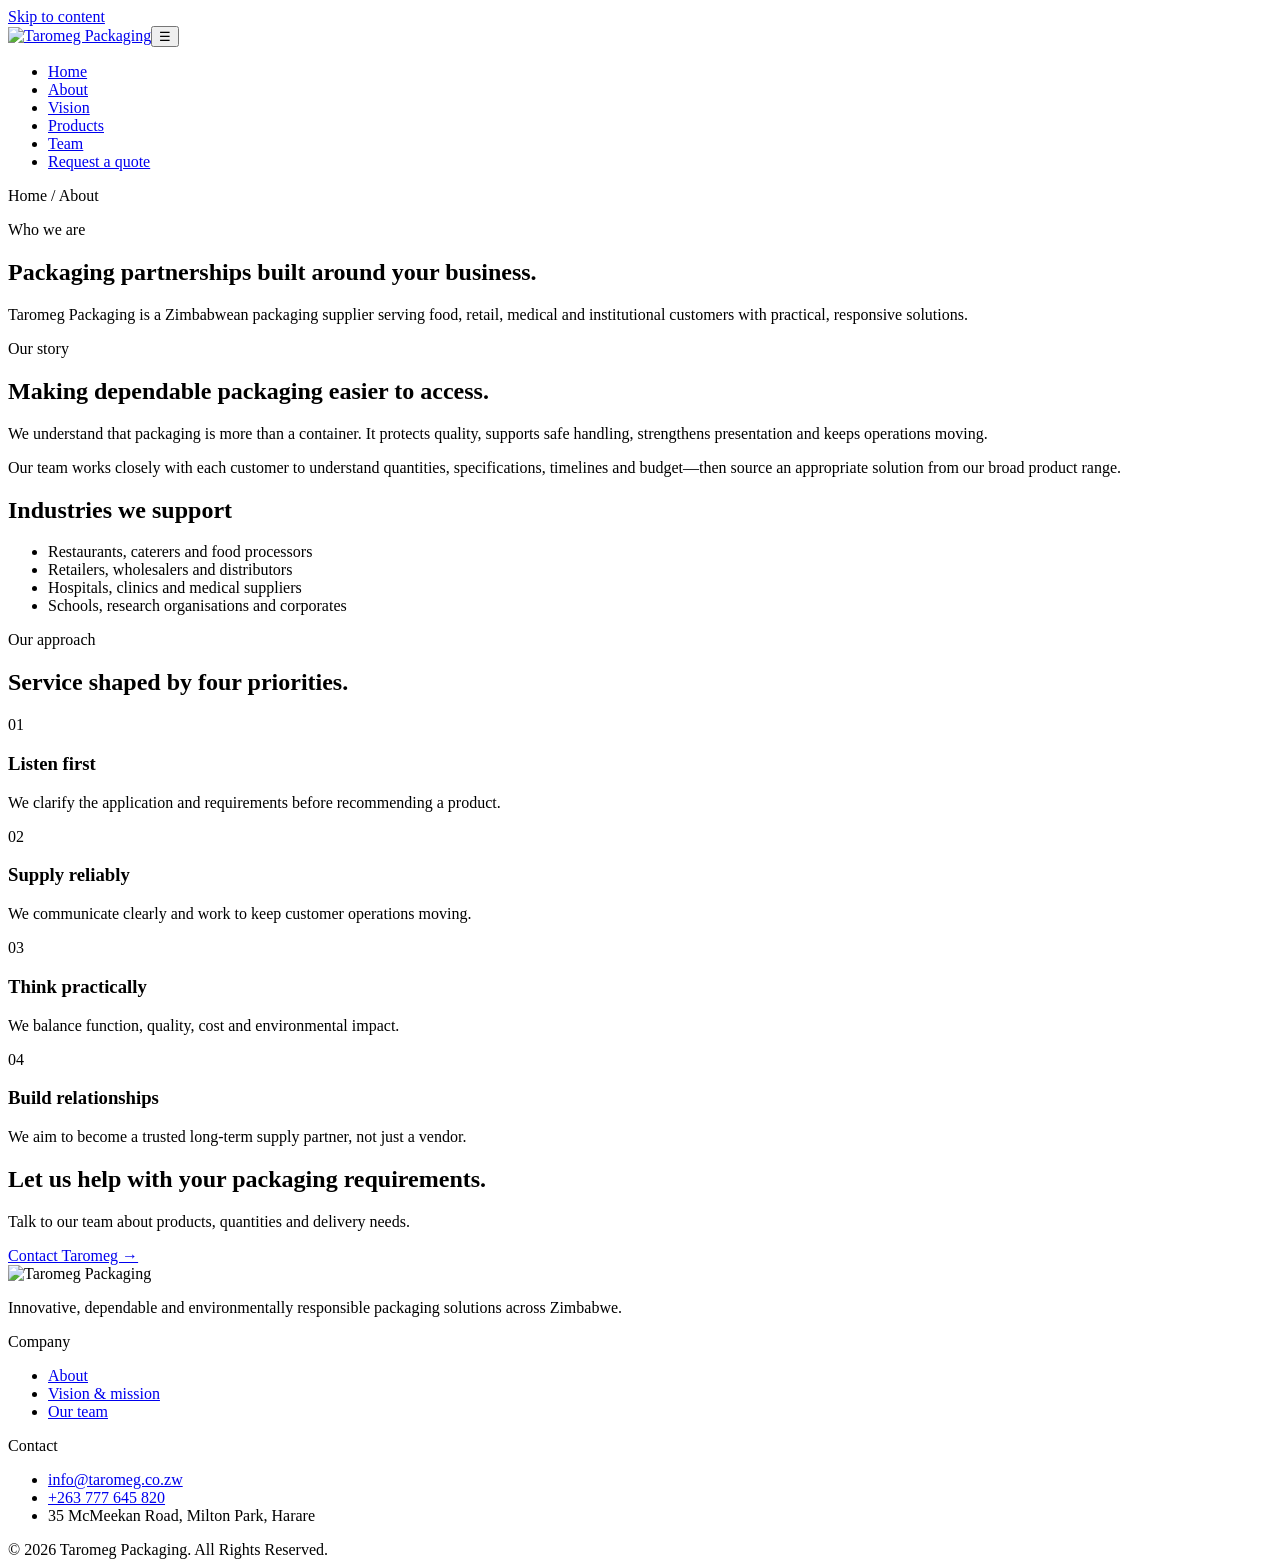
==== about.html @ 6d5aba09 "Updated Website" ====
<!doctype html><html lang="en"><head><meta charset="utf-8"><meta name="viewport" content="width=device-width,initial-scale=1"><meta name="description" content="Learn about Taromeg Packaging and our customer-focused approach to packaging supply in Zimbabwe."><title>About Us | Taromeg Packaging</title><link rel="icon" href="assets/images/logo.svg"><link rel="stylesheet" href="assets/css/style.css"></head><body><a class="skip-link" href="#main">Skip to content</a>
<header class="site-header"><div class="container nav-wrap"><a class="brand" href="index.html"><img src="assets/images/logo.svg" alt="Taromeg Packaging"></a><button class="menu-toggle" aria-expanded="false" aria-label="Open navigation">☰</button><nav aria-label="Main navigation"><ul class="nav-list"><li><a href="index.html">Home</a></li><li><a aria-current="page" href="about.html">About</a></li><li><a href="vision.html">Vision</a></li><li><a href="products.html">Products</a></li><li><a href="team.html">Team</a></li><li><a class="nav-cta" href="contact.html">Request a quote</a></li></ul></nav></div></header>
<main id="main"><section class="page-hero"><div class="container page-intro"><div class="crumb">Home / About</div><p class="eyebrow">Who we are</p><h1>Packaging partnerships built around your business.</h1><p class="lead">Taromeg Packaging is a Zimbabwean packaging supplier serving food, retail, medical and institutional customers with practical, responsive solutions.</p></div></section>
<section class="section"><div class="container split"><div><p class="eyebrow">Our story</p><div class="section-head"><h2>Making dependable packaging easier to access.</h2><p>We understand that packaging is more than a container. It protects quality, supports safe handling, strengthens presentation and keeps operations moving.</p><p>Our team works closely with each customer to understand quantities, specifications, timelines and budget—then source an appropriate solution from our broad product range.</p></div></div><div class="feature-panel"><h2>Industries we support</h2><ul class="feature-list"><li>Restaurants, caterers and food processors</li><li>Retailers, wholesalers and distributors</li><li>Hospitals, clinics and medical suppliers</li><li>Schools, research organisations and corporates</li></ul></div></div></section>
<section class="section section-soft"><div class="container"><div class="section-head"><p class="eyebrow">Our approach</p><h2>Service shaped by four priorities.</h2></div><div class="values-grid"><article class="value"><div class="icon">01</div><h3>Listen first</h3><p>We clarify the application and requirements before recommending a product.</p></article><article class="value"><div class="icon">02</div><h3>Supply reliably</h3><p>We communicate clearly and work to keep customer operations moving.</p></article><article class="value"><div class="icon">03</div><h3>Think practically</h3><p>We balance function, quality, cost and environmental impact.</p></article><article class="value"><div class="icon">04</div><h3>Build relationships</h3><p>We aim to become a trusted long-term supply partner, not just a vendor.</p></article></div></div></section><section class="cta-band"><div class="container cta-inner"><div><h2>Let us help with your packaging requirements.</h2><p>Talk to our team about products, quantities and delivery needs.</p></div><a class="btn btn-primary" href="contact.html">Contact Taromeg →</a></div></section></main>
<footer class="site-footer"><div class="container"><div class="footer-grid"><div><img class="footer-logo" src="assets/images/logo.svg" alt="Taromeg Packaging"><p>Innovative, dependable and environmentally responsible packaging solutions across Zimbabwe.</p></div><div><p class="footer-title">Company</p><ul class="footer-links"><li><a href="about.html">About</a></li><li><a href="vision.html">Vision & mission</a></li><li><a href="team.html">Our team</a></li></ul></div><div><p class="footer-title">Contact</p><ul class="footer-links"><li><a href="mailto:info@taromeg.co.zw">info@taromeg.co.zw</a></li><li><a href="tel:+263777645820">+263 777 645 820</a></li><li>35 McMeekan Road, Milton Park, Harare</li></ul></div></div><div class="copyright">© <span data-year>2026</span> Taromeg Packaging. All Rights Reserved.</div></div></footer><script src="assets/js/main.js"></script></body></html>
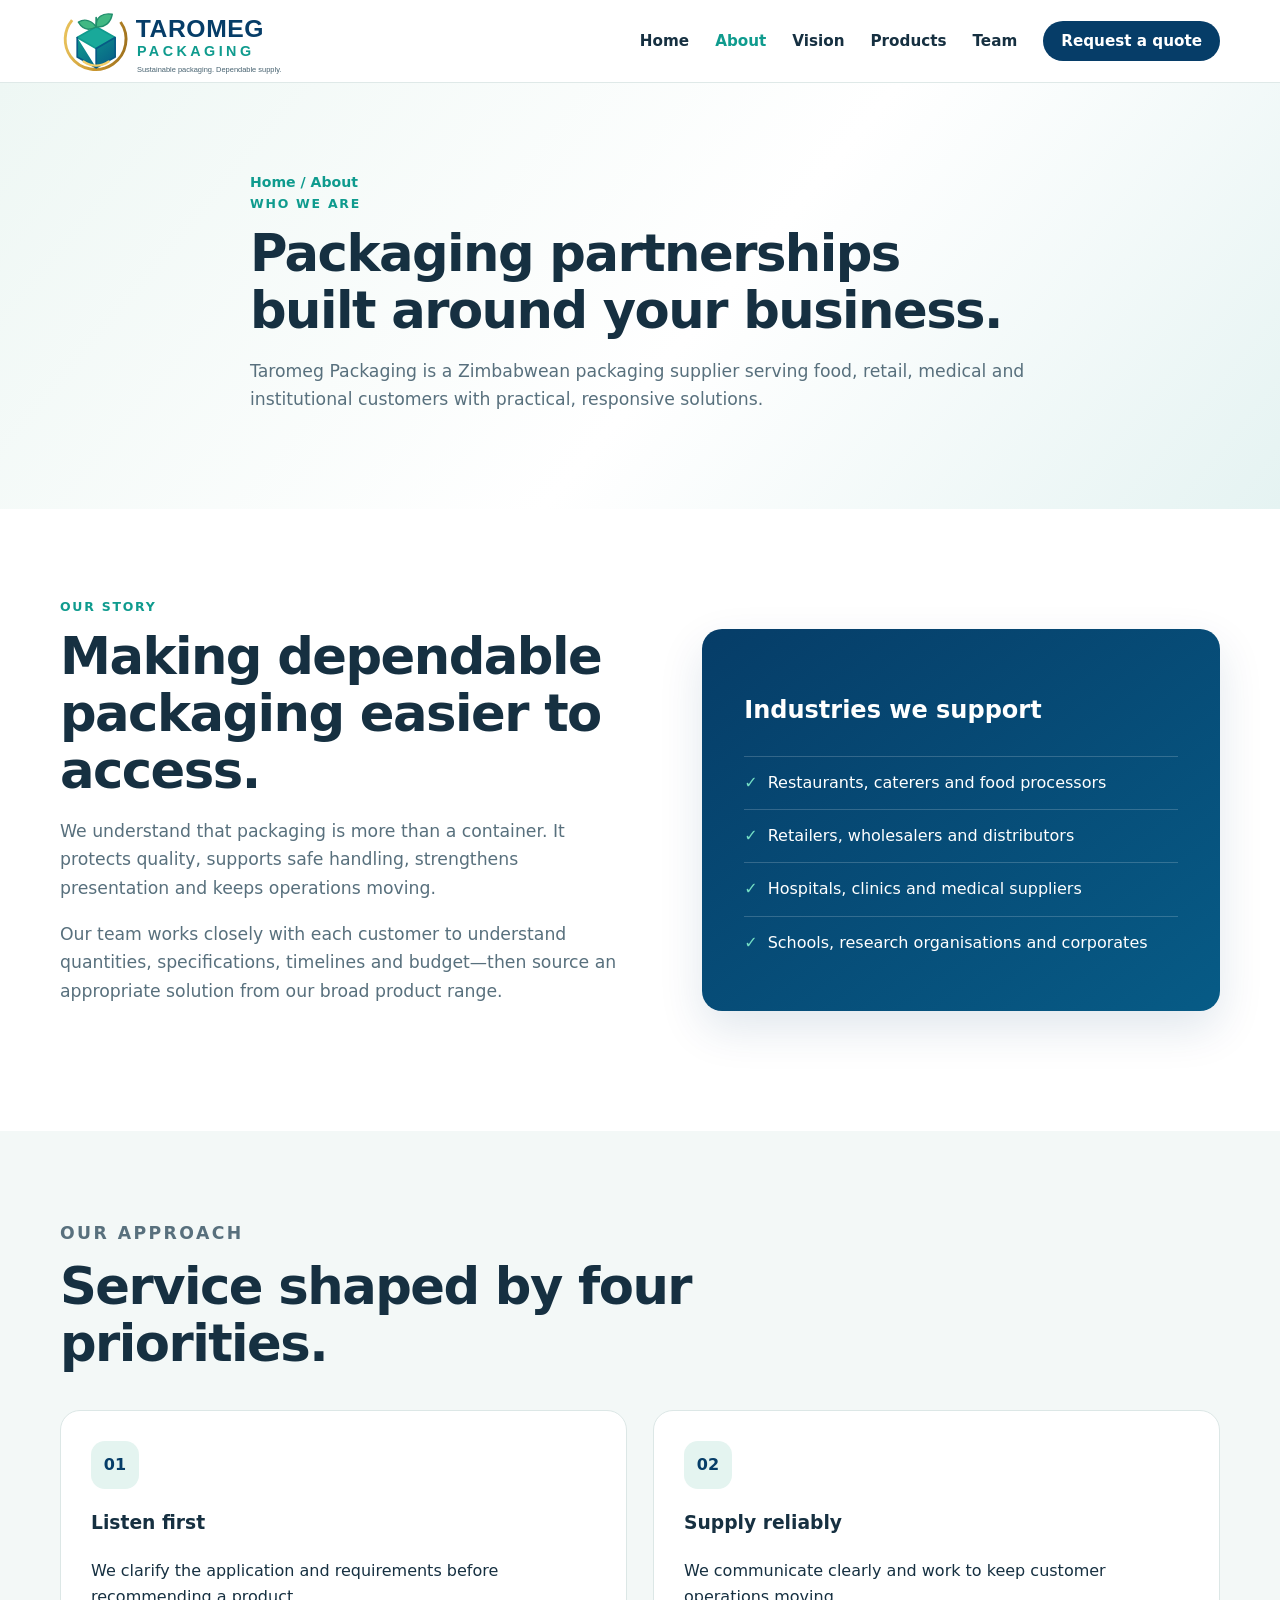
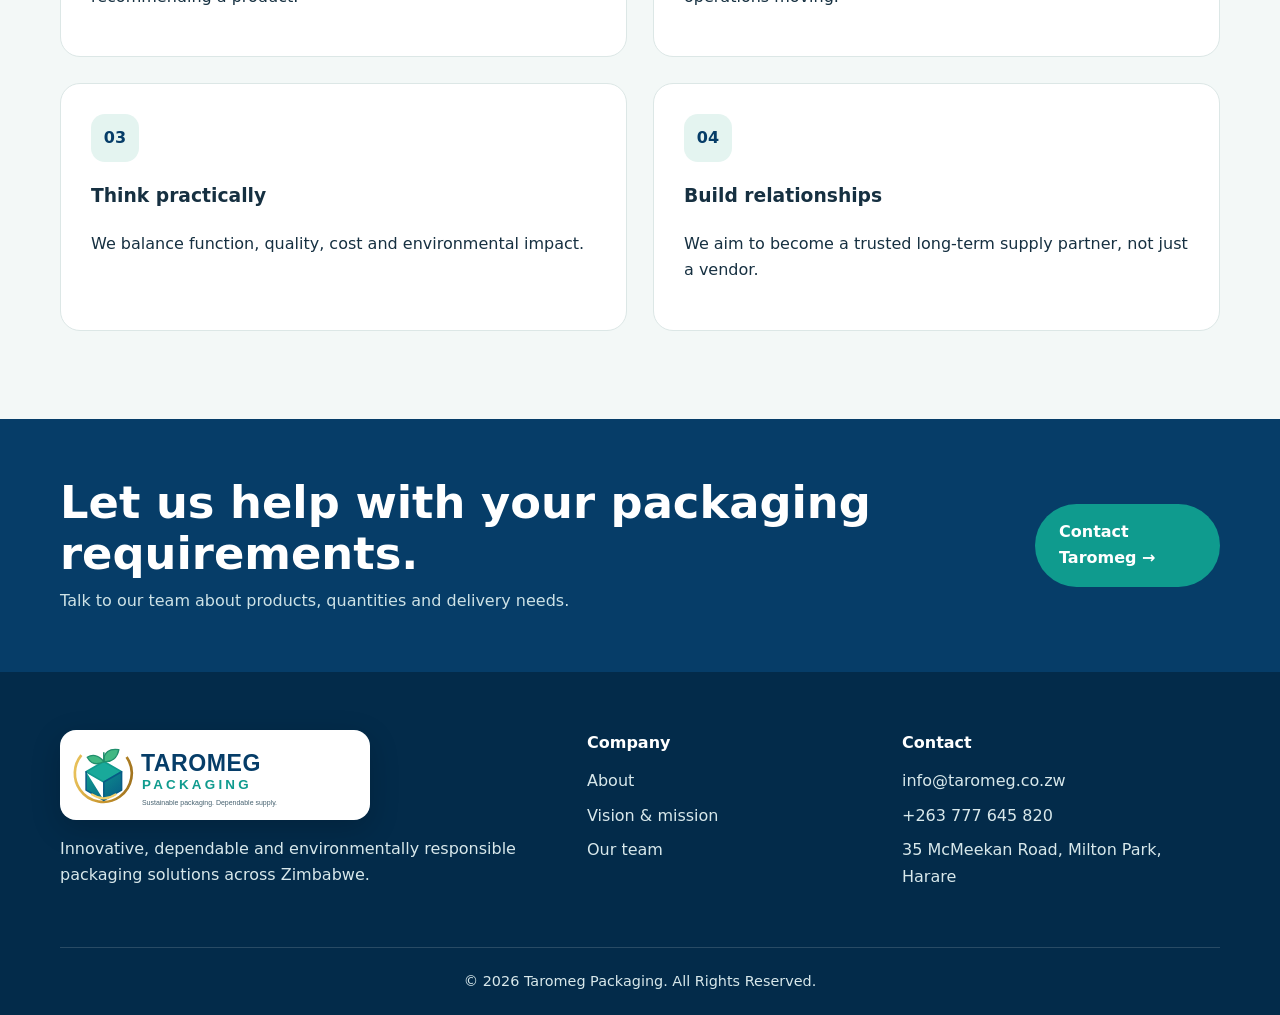
==== commit 1468c8bc: "Fix website file paths" ====
--- a/about.html
+++ b/about.html
@@ -1,6 +1,6 @@
-<!doctype html><html lang="en"><head><meta charset="utf-8"><meta name="viewport" content="width=device-width,initial-scale=1"><meta name="description" content="Learn about Taromeg Packaging and our customer-focused approach to packaging supply in Zimbabwe."><title>About Us | Taromeg Packaging</title><link rel="icon" href="assets/images/logo.svg"><link rel="stylesheet" href="assets/css/style.css"></head><body><a class="skip-link" href="#main">Skip to content</a>
-<header class="site-header"><div class="container nav-wrap"><a class="brand" href="index.html"><img src="assets/images/logo.svg" alt="Taromeg Packaging"></a><button class="menu-toggle" aria-expanded="false" aria-label="Open navigation">☰</button><nav aria-label="Main navigation"><ul class="nav-list"><li><a href="index.html">Home</a></li><li><a aria-current="page" href="about.html">About</a></li><li><a href="vision.html">Vision</a></li><li><a href="products.html">Products</a></li><li><a href="team.html">Team</a></li><li><a class="nav-cta" href="contact.html">Request a quote</a></li></ul></nav></div></header>
+<!doctype html><html lang="en"><head><meta charset="utf-8"><meta name="viewport" content="width=device-width,initial-scale=1"><meta name="description" content="Learn about Taromeg Packaging and our customer-focused approach to packaging supply in Zimbabwe."><title>About Us | Taromeg Packaging</title><link rel="icon" href="logo.svg"><link rel="stylesheet" href="style.css"></head><body><a class="skip-link" href="#main">Skip to content</a>
+<header class="site-header"><div class="container nav-wrap"><a class="brand" href="index.html"><img src="logo.svg" alt="Taromeg Packaging"></a><button class="menu-toggle" aria-expanded="false" aria-label="Open navigation">☰</button><nav aria-label="Main navigation"><ul class="nav-list"><li><a href="index.html">Home</a></li><li><a aria-current="page" href="about.html">About</a></li><li><a href="vision.html">Vision</a></li><li><a href="products.html">Products</a></li><li><a href="team.html">Team</a></li><li><a class="nav-cta" href="contact.html">Request a quote</a></li></ul></nav></div></header>
 <main id="main"><section class="page-hero"><div class="container page-intro"><div class="crumb">Home / About</div><p class="eyebrow">Who we are</p><h1>Packaging partnerships built around your business.</h1><p class="lead">Taromeg Packaging is a Zimbabwean packaging supplier serving food, retail, medical and institutional customers with practical, responsive solutions.</p></div></section>
 <section class="section"><div class="container split"><div><p class="eyebrow">Our story</p><div class="section-head"><h2>Making dependable packaging easier to access.</h2><p>We understand that packaging is more than a container. It protects quality, supports safe handling, strengthens presentation and keeps operations moving.</p><p>Our team works closely with each customer to understand quantities, specifications, timelines and budget—then source an appropriate solution from our broad product range.</p></div></div><div class="feature-panel"><h2>Industries we support</h2><ul class="feature-list"><li>Restaurants, caterers and food processors</li><li>Retailers, wholesalers and distributors</li><li>Hospitals, clinics and medical suppliers</li><li>Schools, research organisations and corporates</li></ul></div></div></section>
 <section class="section section-soft"><div class="container"><div class="section-head"><p class="eyebrow">Our approach</p><h2>Service shaped by four priorities.</h2></div><div class="values-grid"><article class="value"><div class="icon">01</div><h3>Listen first</h3><p>We clarify the application and requirements before recommending a product.</p></article><article class="value"><div class="icon">02</div><h3>Supply reliably</h3><p>We communicate clearly and work to keep customer operations moving.</p></article><article class="value"><div class="icon">03</div><h3>Think practically</h3><p>We balance function, quality, cost and environmental impact.</p></article><article class="value"><div class="icon">04</div><h3>Build relationships</h3><p>We aim to become a trusted long-term supply partner, not just a vendor.</p></article></div></div></section><section class="cta-band"><div class="container cta-inner"><div><h2>Let us help with your packaging requirements.</h2><p>Talk to our team about products, quantities and delivery needs.</p></div><a class="btn btn-primary" href="contact.html">Contact Taromeg →</a></div></section></main>
-<footer class="site-footer"><div class="container"><div class="footer-grid"><div><img class="footer-logo" src="assets/images/logo.svg" alt="Taromeg Packaging"><p>Innovative, dependable and environmentally responsible packaging solutions across Zimbabwe.</p></div><div><p class="footer-title">Company</p><ul class="footer-links"><li><a href="about.html">About</a></li><li><a href="vision.html">Vision & mission</a></li><li><a href="team.html">Our team</a></li></ul></div><div><p class="footer-title">Contact</p><ul class="footer-links"><li><a href="mailto:info@taromeg.co.zw">info@taromeg.co.zw</a></li><li><a href="tel:+263777645820">+263 777 645 820</a></li><li>35 McMeekan Road, Milton Park, Harare</li></ul></div></div><div class="copyright">© <span data-year>2026</span> Taromeg Packaging. All Rights Reserved.</div></div></footer><script src="assets/js/main.js"></script></body></html>
+<footer class="site-footer"><div class="container"><div class="footer-grid"><div><img class="footer-logo" src="logo.svg" alt="Taromeg Packaging"><p>Innovative, dependable and environmentally responsible packaging solutions across Zimbabwe.</p></div><div><p class="footer-title">Company</p><ul class="footer-links"><li><a href="about.html">About</a></li><li><a href="vision.html">Vision & mission</a></li><li><a href="team.html">Our team</a></li></ul></div><div><p class="footer-title">Contact</p><ul class="footer-links"><li><a href="mailto:info@taromeg.co.zw">info@taromeg.co.zw</a></li><li><a href="tel:+263777645820">+263 777 645 820</a></li><li>35 McMeekan Road, Milton Park, Harare</li></ul></div></div><div class="copyright">© <span data-year>2026</span> Taromeg Packaging. All Rights Reserved.</div></div></footer><script src="main.js"></script></body></html>
--- a/style.css
+++ b/style.css
@@ -0,0 +1,16 @@
+:root{--navy:#063d68;--blue:#075b86;--teal:#0f9b8e;--green:#41b883;--ink:#163041;--muted:#58707d;--cream:#f7f4ee;--white:#fff;--line:#dce7e6;--shadow:0 18px 45px rgba(6,61,104,.12);--radius:20px}
+*{box-sizing:border-box}html{scroll-behavior:smooth}body{margin:0;color:var(--ink);font-family:Inter,ui-sans-serif,system-ui,-apple-system,"Segoe UI",sans-serif;line-height:1.65;background:#fff}img{max-width:100%;display:block}a{color:inherit}.container{width:min(1160px,calc(100% - 40px));margin-inline:auto}.eyebrow{margin:0 0 10px;color:var(--teal);font-size:.78rem;font-weight:800;letter-spacing:.14em;text-transform:uppercase}.section{padding:88px 0}.section-soft{background:#f3f8f7}.section-head{max-width:720px;margin-bottom:38px}.section-head h2,.page-intro h1{margin:.15em 0;font-size:clamp(2rem,4vw,3.4rem);line-height:1.12;letter-spacing:-.03em}.section-head p,.lead{color:var(--muted);font-size:1.08rem}.skip-link{position:absolute;left:-999px}.skip-link:focus{left:16px;top:12px;z-index:99;background:#fff;padding:10px 14px;border-radius:8px}.site-header{position:sticky;top:0;z-index:20;background:rgba(255,255,255,.94);backdrop-filter:blur(14px);border-bottom:1px solid rgba(220,231,230,.9)}.nav-wrap{min-height:82px;display:flex;align-items:center;justify-content:space-between;gap:25px}.brand img{width:310px;max-width:55vw;height:auto}.nav-list{list-style:none;display:flex;align-items:center;gap:26px;margin:0;padding:0}.nav-list a{text-decoration:none;font-weight:700;font-size:.95rem}.nav-list a:hover,.nav-list a[aria-current="page"]{color:var(--teal)}.nav-cta{background:var(--navy);color:#fff!important;padding:11px 18px;border-radius:999px}.menu-toggle{display:none;background:transparent;border:0;font-size:1.6rem;color:var(--navy)}
+.hero{min-height:680px;display:flex;align-items:center;color:#fff;background:linear-gradient(90deg,rgba(3,35,62,.97) 0%,rgba(3,35,62,.88) 38%,rgba(3,35,62,.25) 67%,rgba(3,35,62,.05) 100%),url('hero-packaging.png') center/cover no-repeat}.hero-content{max-width:650px;padding:92px 0}.hero h1{font-size:clamp(2.8rem,6vw,5.4rem);line-height:1.02;letter-spacing:-.045em;margin:12px 0 24px}.hero p{font-size:1.17rem;color:#e4f1f1;max-width:580px}.actions{display:flex;flex-wrap:wrap;gap:14px;margin-top:32px}.btn{display:inline-flex;align-items:center;justify-content:center;gap:8px;text-decoration:none;font-weight:800;border-radius:999px;padding:13px 22px;border:2px solid transparent}.btn-primary{background:var(--teal);color:#fff}.btn-primary:hover{background:#0b8278}.btn-secondary{border-color:rgba(255,255,255,.65);color:#fff}.btn-dark{background:var(--navy);color:#fff}.trust-row{display:grid;grid-template-columns:repeat(3,1fr);gap:1px;background:var(--line);border-bottom:1px solid var(--line)}.trust-item{background:#fff;padding:30px;text-align:center}.trust-item strong{display:block;color:var(--navy);font-size:1.25rem}.trust-item span{color:var(--muted);font-size:.93rem}.cards{display:grid;grid-template-columns:repeat(3,1fr);gap:24px}.card{background:#fff;border:1px solid var(--line);border-radius:var(--radius);overflow:hidden;box-shadow:0 8px 25px rgba(6,61,104,.06)}.card-img{aspect-ratio:1/1;object-fit:cover;width:100%}.card-body{padding:24px}.card h3{margin:0 0 8px;color:var(--navy);font-size:1.22rem}.card p{margin:0;color:var(--muted)}.text-link{display:inline-block;margin-top:14px;color:var(--teal);font-weight:800;text-decoration:none}.split{display:grid;grid-template-columns:1.05fr .95fr;gap:70px;align-items:center}.feature-panel{border-radius:var(--radius);padding:42px;background:linear-gradient(145deg,var(--navy),#075b86);color:#fff;box-shadow:var(--shadow)}.feature-list{list-style:none;padding:0;margin:25px 0 0}.feature-list li{padding:13px 0;border-top:1px solid rgba(255,255,255,.18)}.feature-list li:before{content:'✓';color:#74dec4;font-weight:900;margin-right:10px}.cta-band{background:var(--navy);color:#fff;padding:58px 0}.cta-inner{display:flex;align-items:center;justify-content:space-between;gap:30px}.cta-inner h2{font-size:clamp(1.8rem,4vw,2.8rem);line-height:1.15;margin:0}.cta-inner p{color:#cde2e6;margin:8px 0 0}
+.page-hero{padding:88px 0 78px;background:linear-gradient(130deg,#eef7f4,#fff 55%,#e5f3f2)}.page-intro{max-width:780px}.crumb{color:var(--teal);font-weight:800;font-size:.88rem}.story-grid,.values-grid,.team-grid,.contact-grid{display:grid;grid-template-columns:repeat(2,1fr);gap:26px}.info-box,.value,.person,.contact-card{border:1px solid var(--line);border-radius:var(--radius);padding:30px;background:#fff}.value .icon,.contact-card .icon{width:48px;height:48px;display:grid;place-items:center;border-radius:14px;background:#e4f4f0;color:var(--navy);font-weight:900;margin-bottom:18px}.timeline{border-left:3px solid var(--teal);padding-left:30px}.timeline-item{margin-bottom:28px}.timeline-item h3{margin:0;color:var(--navy)}.product-grid{display:grid;grid-template-columns:repeat(3,1fr);gap:26px}.product-card{border:1px solid var(--line);border-radius:var(--radius);overflow:hidden;background:#fff;transition:.25s}.product-card:hover{transform:translateY(-5px);box-shadow:var(--shadow)}.product-card img{aspect-ratio:1/1;object-fit:cover;width:100%}.product-card .copy{padding:24px}.product-card h2{font-size:1.2rem;color:var(--navy);margin:0 0 8px}.product-card p{color:var(--muted);margin:0}.person h2{color:var(--navy);margin:.2em 0}.role{color:var(--teal);font-weight:800}.person p{color:var(--muted)}.contact-grid{grid-template-columns:.85fr 1.15fr}.contact-list{list-style:none;padding:0}.contact-list li{margin:14px 0}.contact-list a{color:var(--navy);font-weight:700;text-decoration:none}.contact-form{display:grid;gap:16px}.field{display:grid;gap:6px}.field label{font-weight:750}.field input,.field textarea,.field select{width:100%;padding:13px 14px;border:1px solid #bfcfce;border-radius:10px;font:inherit}.field textarea{min-height:135px;resize:vertical}.notice{padding:18px;border-radius:12px;background:#eef7f4;color:#335a58;font-size:.92rem}.site-footer{background:#032b4a;color:#d8e8eb;padding:58px 0 22px}.footer-grid{display:grid;grid-template-columns:1.35fr .75fr .9fr;gap:50px}.footer-logo{filter:brightness(0) invert(1);width:260px;margin-bottom:16px}.footer-title{color:#fff;font-weight:800;margin:0 0 12px}.footer-links{list-style:none;padding:0;margin:0}.footer-links li{margin:8px 0}.footer-links a{text-decoration:none;color:#d8e8eb}.copyright{text-align:center;border-top:1px solid rgba(255,255,255,.15);padding-top:22px;margin-top:42px;font-size:.9rem}
+@media(max-width:900px){.menu-toggle{display:block}.nav-list{display:none;position:absolute;top:82px;left:0;right:0;padding:24px 30px;background:#fff;border-bottom:1px solid var(--line);flex-direction:column;align-items:flex-start}.nav-list.open{display:flex}.cards,.product-grid{grid-template-columns:repeat(2,1fr)}.split,.contact-grid{grid-template-columns:1fr;gap:38px}.footer-grid{grid-template-columns:1fr 1fr}.hero{min-height:620px;background-position:61% center}.hero-content{max-width:570px}.story-grid,.values-grid,.team-grid{grid-template-columns:1fr}}
+@media(max-width:620px){.container{width:min(100% - 28px,1160px)}.section{padding:64px 0}.brand img{width:235px;max-width:72vw}.hero{min-height:640px;background:linear-gradient(90deg,rgba(3,35,62,.96),rgba(3,35,62,.78)),url('hero-packaging.png') 68% center/cover}.hero-content{padding:70px 0}.trust-row,.cards,.product-grid,.footer-grid{grid-template-columns:1fr}.trust-item{padding:22px}.cta-inner{align-items:flex-start;flex-direction:column}.page-hero{padding:62px 0}.card-body,.product-card .copy{padding:20px}}
+
+/* Full-screen and responsive refinements */
+html{width:100%;min-height:100%;overflow-x:hidden}body{width:100%;min-height:100dvh;display:flex;flex-direction:column;overflow-x:hidden}main{width:100%;flex:1}.product-grid{grid-template-columns:repeat(3,minmax(0,1fr))}.product-card{min-width:0}.person{padding:0;overflow:hidden}.person-photo{width:100%;aspect-ratio:4/3;object-fit:cover;object-position:center 24%}.person-copy{padding:26px 30px 30px}.role{color:var(--teal)!important}
+@media(min-width:1500px){.container{width:min(1360px,calc(100% - 96px))}.hero{min-height:calc(100dvh - 82px)}.hero-content{max-width:720px}.section{padding:104px 0}}
+@media(max-width:900px){.product-grid{grid-template-columns:repeat(2,minmax(0,1fr))}}
+@media(max-width:620px){.container{width:calc(100% - 28px)}.trust-row,.cards,.product-grid,.footer-grid{grid-template-columns:minmax(0,1fr)}.person-copy{padding:22px}.person-photo{aspect-ratio:1/1}.actions .btn{width:100%}}
+@media(max-width:380px){.container{width:calc(100% - 20px)}.brand img{width:205px}.hero h1{font-size:2.45rem}.page-intro h1{font-size:2.15rem}.nav-list{padding-inline:20px}.info-box,.value,.contact-card{padding:22px}}
+
+/* Matching full-colour footer logo and WhatsApp enquiry controls */
+.footer-logo{filter:none;background:#fff;border-radius:16px;padding:10px;width:310px;max-width:100%;box-shadow:0 9px 30px rgba(0,0,0,.18)}.whatsapp-actions{margin-top:4px;padding-top:20px;border-top:1px solid var(--line)}.whatsapp-actions p{margin:0 0 12px;font-weight:750;color:var(--navy)}.whatsapp-actions>div{display:grid;grid-template-columns:repeat(2,minmax(0,1fr));gap:12px}.whatsapp-actions button{border:0;border-radius:999px;padding:13px 15px;background:#167d48;color:#fff;font:inherit;font-weight:800;cursor:pointer}.whatsapp-actions button:hover{background:#10673a}.whatsapp-actions button:focus-visible{outline:3px solid #7bd7a6;outline-offset:3px}@media(max-width:620px){.whatsapp-actions>div{grid-template-columns:1fr}.footer-logo{width:270px}}
